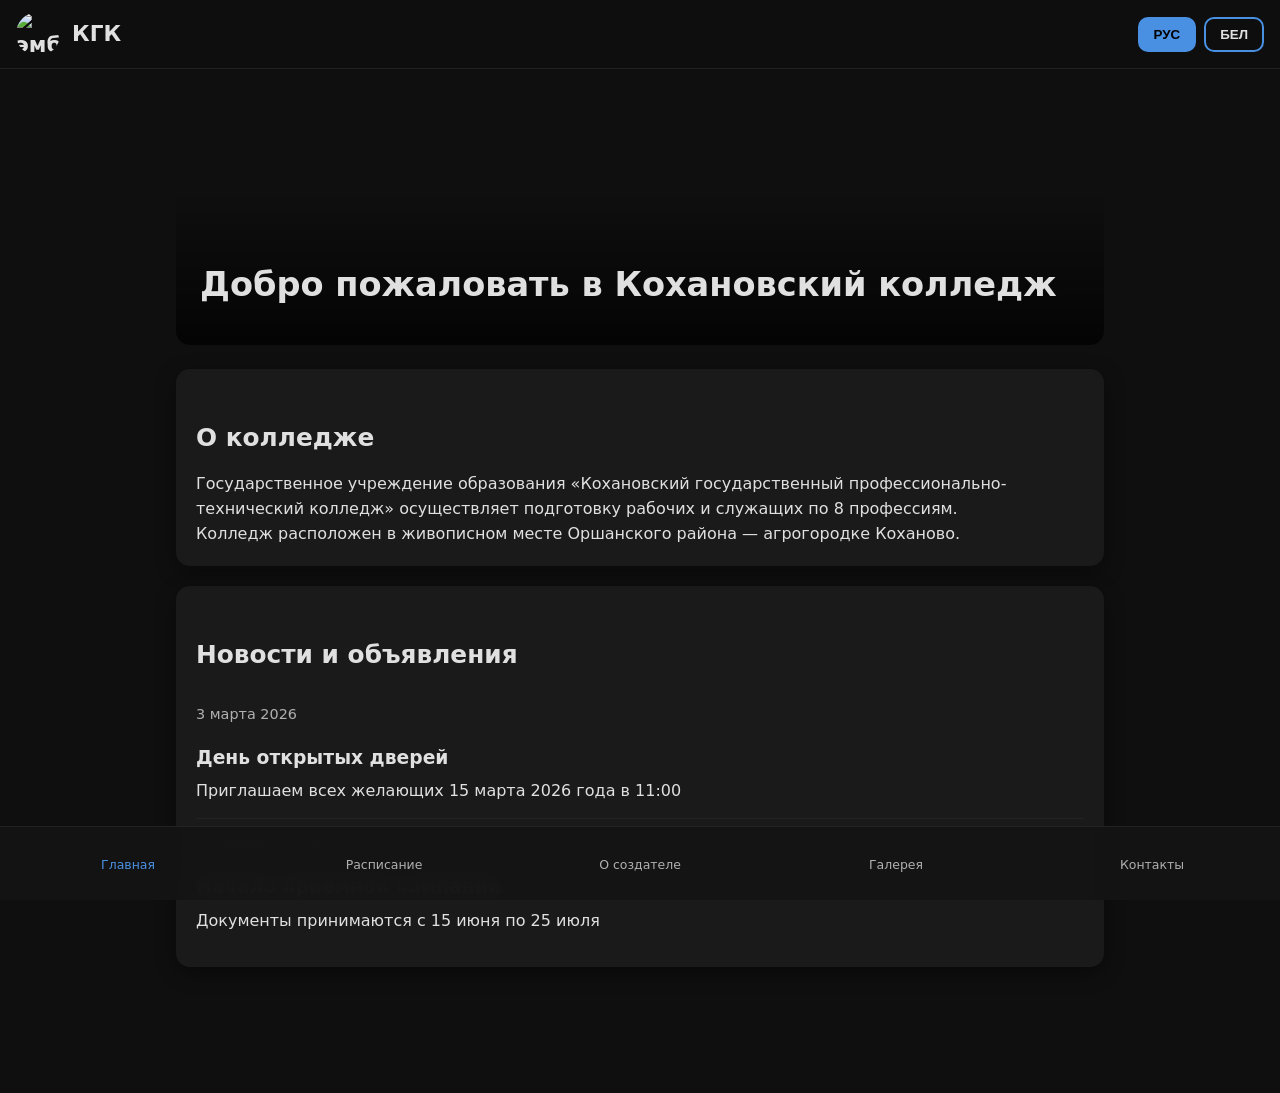
==== index.html @ 693284df "Add files via upload" ====
<!DOCTYPE html>
<html lang="ru" data-lang="ru">
<head>
  <meta charset="UTF-8" />
  <meta name="viewport" content="width=device-width, initial-scale=1.0"/>
  <title data-key="title">Кохановский государственный колледж</title>
  <link rel="stylesheet" href="https://cdnjs.cloudflare.com/ajax/libs/font-awesome/7.0.1/css/all.min.css" crossorigin="anonymous" referrerpolicy="no-referrer" />
  <link rel="stylesheet" href="style.css">
</head>
<body>

<header>
  <div class="logo">
    <!-- Эмблема колледжа — замени ссылку на свою картинку -->
    <img src="https://images.unsplash.com/photo-1562774053-701939374585?w=120&h=120&fit=crop" alt="эмблема">
    <span data-key="college_name">КГК</span>
  </div>

  <div class="lang">
    <button class="lang-btn active" data-lang="ru">РУС</button>
    <button class="lang-btn" data-lang="be">БЕЛ</button>
  </div>
</header>

<main class="container">

  <!-- Заставка на главной — замени background-image url(...) на свою -->
  <div class="hero" style="background-image: url('https://iili.io/qBPRdaS.md.jpg');">
    <div class="hero-overlay">
      <h1 data-key="welcome">Добро пожаловать<br>в Кохановский колледж</h1>
    </div>
  </div>

  <section class="card about-short">
    <h2 data-key="about_college">О колледже</h2>
    <p>Государственное учреждение образования «Кохановский государственный профессионально-технический колледж» осуществляет подготовку рабочих и служащих по 8 профессиям.</p>
    <p data-key="about_college_2">Колледж расположен в живописном месте Оршанского района — агрогородке Коханово.</p>
  </section>

  <section class="card">
    <h2 data-key="news">Новости и объявления</h2>
    <div class="news-item">
      <time>3 марта 2026</time>
      <h3>День открытых дверей</h3>
      <p>Приглашаем всех желающих 15 марта 2026 года в 11:00</p>
    </div>
    <div class="news-item">
      <time>28 февраля 2026</time>
      <h3>Начало приёмной кампании</h3>
      <p>Документы принимаются с 15 июня по 25 июля</p>
    </div>
  </section>

</main>

<nav class="bottom-nav">
  <a href="index.html" class="nav-item active"><i class="fa-solid fa-house"></i><span data-key="nav_home">Главная</span></a>
  <a href="schedule.html" class="nav-item"><i class="fa-solid fa-calendar-days"></i><span data-key="nav_schedule">Расписание</span></a>
  <a href="about.html" class="nav-item"><i class="fa-solid fa-user"></i><span data-key="nav_about">О создателе</span></a>
  <a href="gallery.html" class="nav-item"><i class="fa-solid fa-images"></i><span data-key="nav_gallery">Галерея</span></a>
  <a href="contacts.html" class="nav-item"><i class="fa-solid fa-envelope"></i><span data-key="nav_contacts">Контакты</span></a>
</nav>

<button id="to-top" title="Наверх"><i class="fa-solid fa-chevron-up"></i></button>

<div id="lightbox" class="lightbox">
  <span class="close-lightbox">×</span>
  <img id="lightbox-img" src="" alt="">
</div>

<script src="script.js"></script>
</body>
</html>
---- style.css ----
:root {
  --bg:        #0f0f0f;
  --card:      #1a1a1a;
  --text:      #e0e0e0;
  --text2:     #b0b0b0;
  --accent:    #4a90e2;
  --accent2:   #2ecc71;
  --radius:    14px;
}

* {
  margin: 0;
  padding: 0;
  box-sizing: border-box;
}

body {
  font-family: system-ui, -apple-system, sans-serif;
  background: var(--bg);
  color: var(--text);
  line-height: 1.55;
  min-height: 100vh;
  padding-bottom: 90px;
}

header {
  position: sticky;
  top: 0;
  z-index: 100;
  background: rgba(15,15,15,0.94);
  backdrop-filter: blur(10px);
  border-bottom: 1px solid #222;
  padding: 12px 16px;
  display: flex;
  align-items: center;
  justify-content: space-between;
}

.logo {
  display: flex;
  align-items: center;
  gap: 12px;
  font-weight: 700;
  font-size: 1.35rem;
}

.logo img {
  width: 44px;
  height: 44px;
  border-radius: 50%;
  object-fit: cover;
}

.lang {
  display: flex;
  gap: 8px;
}

.lang-btn {
  padding: 8px 14px;
  border: 2px solid var(--accent);
  background: transparent;
  color: var(--text);
  border-radius: 10px;
  font-weight: 600;
  cursor: pointer;
  transition: 0.25s;
}

.lang-btn.active,
.lang-btn:hover {
  background: var(--accent);
  color: #000;
}

.container {
  padding: 16px;
  max-width: 960px;
  margin: 0 auto;
}

.hero {
  height: 260px;
  background-size: cover;
  background-position: center;
  border-radius: var(--radius);
  margin-bottom: 24px;
  position: relative;
  overflow: hidden;
}

.hero-overlay {
  position: absolute;
  inset: 0;
  background: linear-gradient(to top, rgba(0,0,0,0.75), transparent 60%);
  display: flex;
  align-items: flex-end;
  padding: 24px;
}

.hero h1 {
  font-size: 2.1rem;
  line-height: 1.15;
}

.card {
  background: var(--card);
  border-radius: var(--radius);
  padding: 20px;
  margin-bottom: 20px;
  box-shadow: 0 6px 20px rgba(0,0,0,0.4);
}

h1 { font-size: 1.9rem; margin: 0.8em 0 0.5em; }
h2 { font-size: 1.55rem; margin: 1.2em 0 0.6em; }
h3 { margin: 0.9em 0 0.4em; }

.news-item {
  padding: 14px 0;
  border-bottom: 1px solid #222;
}
.news-item:last-child { border-bottom: none; }

time {
  color: var(--text2);
  font-size: 0.9rem;
  display: block;
  margin-bottom: 4px;
}

.avatar-center {
  text-align: center;
  margin: 24px 0;
}

.avatar-large {
  width: 160px;
  height: 160px;
  border-radius: 50%;
  object-fit: cover;
  border: 4px solid var(--card);
  box-shadow: 0 8px 24px rgba(0,0,0,0.5);
}

.contact-row {
  display: flex;
  gap: 16px;
  margin: 16px 0;
  font-size: 1.05rem;
}

.contact-row i {
  font-size: 1.6rem;
  color: var(--accent);
  width: 32px;
  text-align: center;
}

.gallery-grid {
  display: grid;
  grid-template-columns: repeat(auto-fill, minmax(160px, 1fr));
  gap: 12px;
}

.gallery-item {
  aspect-ratio: 4/3;
  overflow: hidden;
  border-radius: var(--radius);
  cursor: pointer;
  transition: transform 0.22s;
}

.gallery-item:hover {
  transform: scale(1.04);
}

.gallery-item img {
  width: 100%;
  height: 100%;
  object-fit: cover;
}

/* ─── Нижняя навигация ──────────────────────────────────────────────── */

.bottom-nav {
  position: fixed;
  bottom: 0;
  left: 0;
  right: 0;
  height: 74px;
  background: rgba(20,20,20,0.96);
  backdrop-filter: blur(12px);
  border-top: 1px solid #222;
  display: flex;
  z-index: 999;
  transition: transform 0.35s cubic-bezier(0.4,0,0.2,1);
}

.nav-item {
  flex: 1;
  display: flex;
  flex-direction: column;
  align-items: center;
  justify-content: center;
  color: var(--text2);
  text-decoration: none;
  font-size: 0.78rem;
  transition: color 0.2s;
}

.nav-item.active,
.nav-item:hover {
  color: var(--accent);
}

.nav-item i {
  font-size: 1.45rem;
  margin-bottom: 3px;
}

/* ─── Кнопка наверх ────────────────────────────────────────────────── */

#to-top {
  position: fixed;
  bottom: 94px;
  right: 18px;
  width: 48px;
  height: 48px;
  border-radius: 50%;
  background: var(--accent);
  color: white;
  border: none;
  font-size: 1.3rem;
  display: none;
  align-items: center;
  justify-content: center;
  box-shadow: 0 4px 14px rgba(0,0,0,0.5);
  cursor: pointer;
  z-index: 998;
}

/* ─── Lightbox ─────────────────────────────────────────────────────── */

.lightbox {
  position: fixed;
  inset: 0;
  background: rgba(0,0,0,0.94);
  display: none;
  align-items: center;
  justify-content: center;
  z-index: 2000;
}

#lightbox-img {
  max-width: 94vw;
  max-height: 94vh;
  border-radius: 8px;
}

.close-lightbox {
  position: absolute;
  top: 20px;
  right: 24px;
  font-size: 3rem;
  color: white;
  cursor: pointer;
}

/* ─── Компактная таблица расписания ─────────────────────────────────── */

.schedule-date {
  text-align: center;
  font-size: 1.25rem;
  margin: 8px 0 16px;
  color: var(--accent);
  font-weight: 600;
}

.schedule-table-wrapper {
  overflow-x: auto;
  border-radius: var(--radius);
  box-shadow: 0 6px 24px rgba(0,0,0,0.45);
  margin: 0 0 20px;
}

.schedule-table {
  width: 100%;
  min-width: 680px;
  border-collapse: collapse;
  background: var(--card);
  font-size: 0.92rem;
}

.schedule-table th,
.schedule-table td {
  padding: 8px 7px;
  text-align: center;
  border: 1px solid #2a2a2a;
  vertical-align: middle;
}

.schedule-table th {
  background: #222;
  color: var(--accent);
  font-weight: 600;
  font-size: 0.9rem;
  position: sticky;
  top: 0;
  z-index: 2;
}

.schedule-table td {
  border-right: 1px solid #222;
}

.schedule-table td:first-child {
  background: #1e1e1e;
  font-weight: bold;
  color: #bbb;
  width: 36px;
  font-size: 1rem;
}

.schedule-table tr:hover td {
  background: #282828;
}

.schedule-table small {
  display: block;
  font-size: 0.78rem;
  color: var(--text2);
  margin-top: 2px;
  line-height: 1.1;
}

.schedule-hint {
  text-align: center;
  color: var(--text2);
  font-size: 0.9rem;
}

/* На очень маленьких экранах */
@media (max-width: 420px) {
  .schedule-table {
    font-size: 0.86rem;
  }
  .schedule-table th,
  .schedule-table td {
    padding: 7px 5px;
  }
  .schedule-table small {
    font-size: 0.74rem;
  }
}
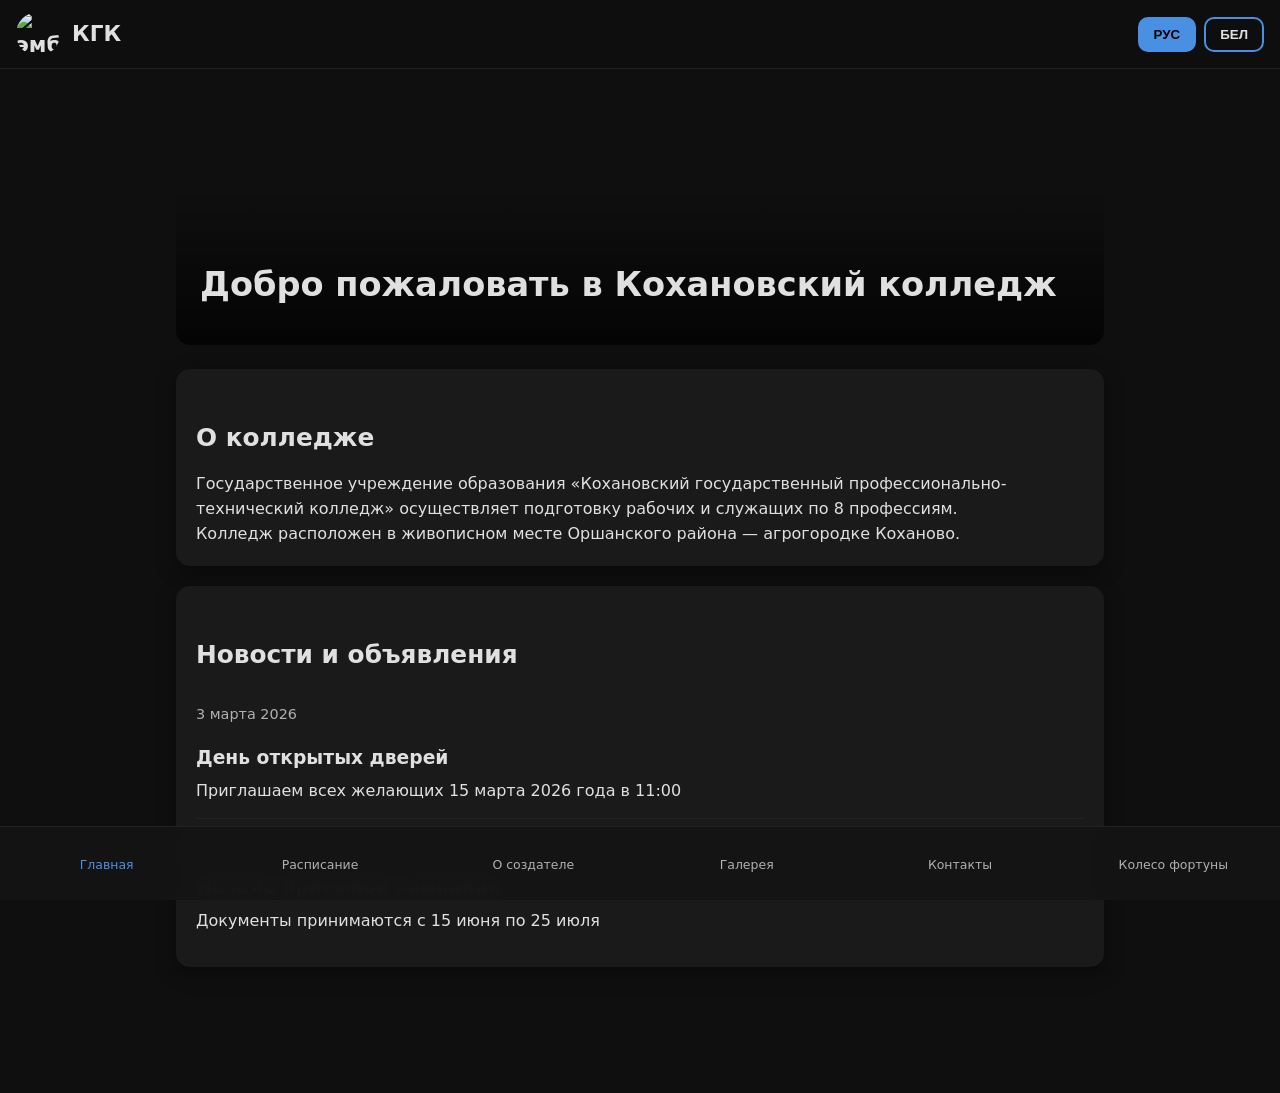
==== commit df83dd92: "index.html" ====
--- a/index.html
+++ b/index.html
@@ -59,6 +59,7 @@
   <a href="about.html" class="nav-item"><i class="fa-solid fa-user"></i><span data-key="nav_about">О создателе</span></a>
   <a href="gallery.html" class="nav-item"><i class="fa-solid fa-images"></i><span data-key="nav_gallery">Галерея</span></a>
   <a href="contacts.html" class="nav-item"><i class="fa-solid fa-envelope"></i><span data-key="nav_contacts">Контакты</span></a>
+  <a href="wheel.html" class="nav-item"><i class="fa-solid fa-dharmachakra"></i><span data-key="nav_wheel">Колесо фортуны</span></a>
 </nav>
 
 <button id="to-top" title="Наверх"><i class="fa-solid fa-chevron-up"></i></button>
@@ -70,4 +71,4 @@
 
 <script src="script.js"></script>
 </body>
-</html>+</html>
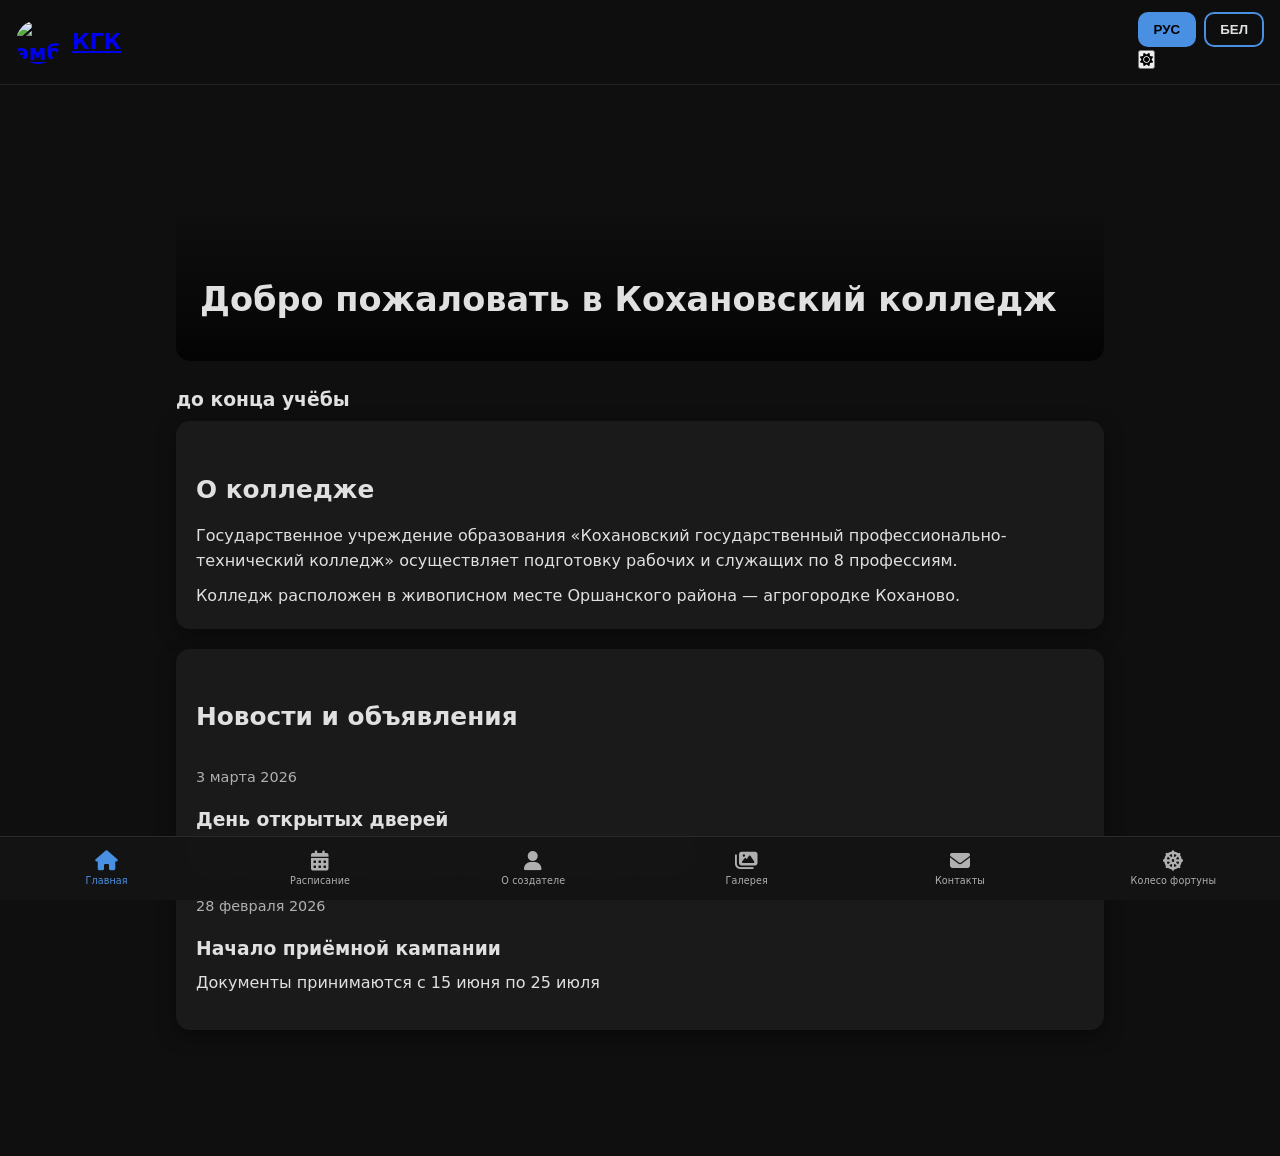
==== commit 42709963: "index.html" ====
--- a/index.html
+++ b/index.html
@@ -1,40 +1,50 @@
 <!DOCTYPE html>
-<html lang="ru" data-lang="ru">
+<html lang="ru" data-lang="ru" data-theme="dark">
 <head>
-  <meta charset="UTF-8" />
+  <meta charset="UTF-8"/>
   <meta name="viewport" content="width=device-width, initial-scale=1.0"/>
+  <meta name="theme-color" content="#080810"/>
   <title data-key="title">Кохановский государственный колледж</title>
-  <link rel="stylesheet" href="https://cdnjs.cloudflare.com/ajax/libs/font-awesome/7.0.1/css/all.min.css" crossorigin="anonymous" referrerpolicy="no-referrer" />
+  <link rel="preconnect" href="https://fonts.googleapis.com">
+  <link rel="preconnect" href="https://fonts.gstatic.com" crossorigin>
+  <link rel="stylesheet" href="https://fonts.googleapis.com/css2?family=Montserrat:wght@400;600;700;800;900&family=JetBrains+Mono:wght@400;700&display=swap">
+  <link rel="stylesheet" href="https://cdnjs.cloudflare.com/ajax/libs/font-awesome/6.5.0/css/all.min.css" crossorigin="anonymous"/>
   <link rel="stylesheet" href="style.css">
 </head>
 <body>
 
 <header>
-  <div class="logo">
-    <!-- Эмблема колледжа — замени ссылку на свою картинку -->
+  <a href="index.html" class="logo">
     <img src="https://images.unsplash.com/photo-1562774053-701939374585?w=120&h=120&fit=crop" alt="эмблема">
     <span data-key="college_name">КГК</span>
-  </div>
-
-  <div class="lang">
-    <button class="lang-btn active" data-lang="ru">РУС</button>
-    <button class="lang-btn" data-lang="be">БЕЛ</button>
+  </a>
+  <div class="header-controls">
+    <div class="lang">
+      <button class="lang-btn active" data-lang="ru">РУС</button>
+      <button class="lang-btn" data-lang="be">БЕЛ</button>
+    </div>
+    <button id="theme-toggle" title="Сменить тему"><i class="fa-solid fa-sun"></i></button>
   </div>
 </header>
 
 <main class="container">
 
-  <!-- Заставка на главной — замени background-image url(...) на свою -->
-  <div class="hero" style="background-image: url('https://iili.io/qBPRdaS.md.jpg');">
+  <div class="hero" style="background-image:url('https://iili.io/qBPRdaS.md.jpg');">
     <div class="hero-overlay">
       <h1 data-key="welcome">Добро пожаловать<br>в Кохановский колледж</h1>
     </div>
   </div>
 
-  <section class="card about-short">
+  <!-- ОБРАТНЫЙ ОТСЧЁТ -->
+  <div class="countdown-card">
+    <h3 data-key="countdown_label">до конца учёбы</h3>
+    <div id="countdown"></div>
+  </div>
+
+  <section class="card">
     <h2 data-key="about_college">О колледже</h2>
     <p>Государственное учреждение образования «Кохановский государственный профессионально-технический колледж» осуществляет подготовку рабочих и служащих по 8 профессиям.</p>
-    <p data-key="about_college_2">Колледж расположен в живописном месте Оршанского района — агрогородке Коханово.</p>
+    <p style="margin-top:10px" data-key="about_college_2">Колледж расположен в живописном месте Оршанского района — агрогородке Коханово.</p>
   </section>
 
   <section class="card">
@@ -61,14 +71,7 @@
   <a href="contacts.html" class="nav-item"><i class="fa-solid fa-envelope"></i><span data-key="nav_contacts">Контакты</span></a>
   <a href="wheel.html" class="nav-item"><i class="fa-solid fa-dharmachakra"></i><span data-key="nav_wheel">Колесо фортуны</span></a>
 </nav>
-
 <button id="to-top" title="Наверх"><i class="fa-solid fa-chevron-up"></i></button>
-
-<div id="lightbox" class="lightbox">
-  <span class="close-lightbox">×</span>
-  <img id="lightbox-img" src="" alt="">
-</div>
-
 <script src="script.js"></script>
 </body>
 </html>
--- a/style.css
+++ b/style.css
@@ -187,10 +187,10 @@
   bottom: 0;
   left: 0;
   right: 0;
-  height: 74px;
-  background: rgba(20,20,20,0.96);
+  height: 64px;
+  background: rgba(20,20,20,0.97);
   backdrop-filter: blur(12px);
-  border-top: 1px solid #222;
+  border-top: 1px solid #2a2a2a;
   display: flex;
   z-index: 999;
   transition: transform 0.35s cubic-bezier(0.4,0,0.2,1);
@@ -204,8 +204,11 @@
   justify-content: center;
   color: var(--text2);
   text-decoration: none;
-  font-size: 0.78rem;
+  font-size: 0.6rem;
+  letter-spacing: 0.01em;
   transition: color 0.2s;
+  padding: 6px 2px 4px;
+  gap: 3px;
 }
 
 .nav-item.active,
@@ -214,15 +217,24 @@
 }
 
 .nav-item i {
-  font-size: 1.45rem;
-  margin-bottom: 3px;
+  font-size: 1.25rem;
+  line-height: 1;
+}
+
+.nav-item span {
+  display: block;
+  white-space: nowrap;
+  overflow: hidden;
+  text-overflow: ellipsis;
+  max-width: 100%;
+  text-align: center;
 }
 
 /* ─── Кнопка наверх ────────────────────────────────────────────────── */
 
 #to-top {
   position: fixed;
-  bottom: 94px;
+  bottom: 80px;
   right: 18px;
   width: 48px;
   height: 48px;
@@ -266,8 +278,7 @@
   cursor: pointer;
 }
 
-/* ─── Компактная таблица расписания ─────────────────────────────────── */
-
+/* ─── Старые стили расписания (оставлены для совместимости) ─────────── */
 .schedule-date {
   text-align: center;
   font-size: 1.25rem;
@@ -285,7 +296,6 @@
 
 .schedule-table {
   width: 100%;
-  min-width: 680px;
   border-collapse: collapse;
   background: var(--card);
   font-size: 0.92rem;
@@ -304,9 +314,6 @@
   color: var(--accent);
   font-weight: 600;
   font-size: 0.9rem;
-  position: sticky;
-  top: 0;
-  z-index: 2;
 }
 
 .schedule-table td {
@@ -337,18 +344,4 @@
   text-align: center;
   color: var(--text2);
   font-size: 0.9rem;
-}
-
-/* На очень маленьких экранах */
-@media (max-width: 420px) {
-  .schedule-table {
-    font-size: 0.86rem;
-  }
-  .schedule-table th,
-  .schedule-table td {
-    padding: 7px 5px;
-  }
-  .schedule-table small {
-    font-size: 0.74rem;
-  }
-}+    }
